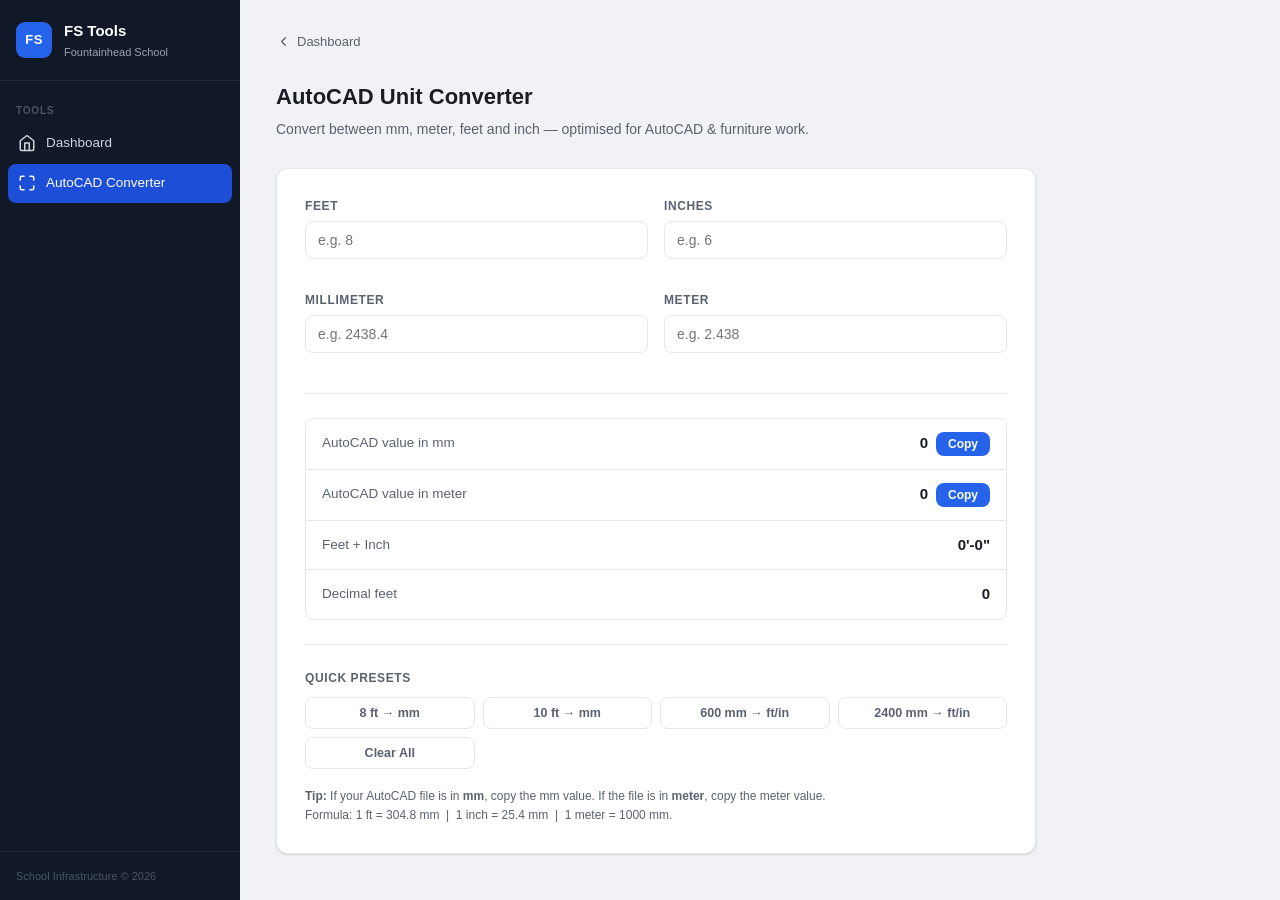
==== tools/autocad-unit-converter.html @ a98a70e7 ". ." ====
<!DOCTYPE html>
<html lang="en">
<head>
  <meta charset="UTF-8" />
  <meta name="viewport" content="width=device-width, initial-scale=1.0" />
  <title>AutoCAD Unit Converter — FS Tools</title>
  <link rel="stylesheet" href="../css/style.css" />
</head>
<body>

  <!-- Sidebar -->
  <aside class="sidebar">
    <div class="sidebar-header">
      <div class="logo-mark">FS</div>
      <div>
        <div class="brand-name">FS Tools</div>
        <div class="brand-sub">Fountainhead School</div>
      </div>
    </div>

    <nav class="sidebar-nav">
      <span class="nav-label">Tools</span>
      <a href="../index.html" class="nav-item">
        <svg viewBox="0 0 24 24"><path d="M3 9l9-7 9 7v11a2 2 0 0 1-2 2H5a2 2 0 0 1-2-2z"/><polyline points="9 22 9 12 15 12 15 22"/></svg>
        Dashboard
      </a>
      <a href="autocad-unit-converter.html" class="nav-item active">
        <svg viewBox="0 0 24 24"><path d="M8 3H5a2 2 0 0 0-2 2v3m18 0V5a2 2 0 0 0-2-2h-3m0 18h3a2 2 0 0 0 2-2v-3M3 16v3a2 2 0 0 0 2 2h3"/></svg>
        AutoCAD Converter
      </a>
    </nav>

    <div class="sidebar-footer">
      School Infrastructure &copy; 2026
    </div>
  </aside>

  <!-- Main -->
  <main class="main">
    <div class="tool-page-header">
      <a href="../index.html">
        <svg viewBox="0 0 24 24"><polyline points="15 18 9 12 15 6"/></svg>
        Dashboard
      </a>
    </div>

    <h1 class="tool-page-title" style="margin-bottom:6px">AutoCAD Unit Converter</h1>
    <p style="color:var(--text-2);margin-bottom:28px">Convert between mm, meter, feet and inch — optimised for AutoCAD &amp; furniture work.</p>

    <div class="tool-card-panel" style="max-width:760px">

      <!-- Inputs -->
      <div class="form-row">
        <div class="form-group">
          <label for="feet">Feet</label>
          <input id="feet" type="number" step="any" placeholder="e.g. 8" />
        </div>
        <div class="form-group">
          <label for="inch">Inches</label>
          <input id="inch" type="number" step="any" placeholder="e.g. 6" />
        </div>
        <div class="form-group">
          <label for="mm">Millimeter</label>
          <input id="mm" type="number" step="any" placeholder="e.g. 2438.4" />
        </div>
        <div class="form-group">
          <label for="meter">Meter</label>
          <input id="meter" type="number" step="any" placeholder="e.g. 2.438" />
        </div>
      </div>

      <hr class="divider" />

      <!-- Results -->
      <div class="result-table">
        <div class="result-row">
          <span class="result-row-label">AutoCAD value in mm</span>
          <span class="result-row-right">
            <span class="result-row-val" id="outMm">0</span>
            <button class="btn copy-btn" onclick="copyText('outMm')">Copy</button>
          </span>
        </div>
        <div class="result-row">
          <span class="result-row-label">AutoCAD value in meter</span>
          <span class="result-row-right">
            <span class="result-row-val" id="outM">0</span>
            <button class="btn copy-btn" onclick="copyText('outM')">Copy</button>
          </span>
        </div>
        <div class="result-row">
          <span class="result-row-label">Feet + Inch</span>
          <span class="result-row-val" id="outFtIn">0'-0"</span>
        </div>
        <div class="result-row" style="border-bottom:none">
          <span class="result-row-label">Decimal feet</span>
          <span class="result-row-val" id="outFt">0</span>
        </div>
      </div>

      <hr class="divider" />

      <!-- Quick buttons -->
      <p style="font-size:12px;font-weight:600;color:var(--text-2);text-transform:uppercase;letter-spacing:.05em;margin-bottom:10px">Quick Presets</p>
      <div class="quick-grid">
        <button class="btn btn-ghost quick-btn" onclick="quickFeet(8)">8 ft → mm</button>
        <button class="btn btn-ghost quick-btn" onclick="quickFeet(10)">10 ft → mm</button>
        <button class="btn btn-ghost quick-btn" onclick="quickMm(600)">600 mm → ft/in</button>
        <button class="btn btn-ghost quick-btn" onclick="quickMm(2400)">2400 mm → ft/in</button>
        <button class="btn btn-ghost quick-btn" onclick="clearAll()">Clear All</button>
      </div>

      <p style="font-size:12px;color:var(--text-2);margin-top:18px;line-height:1.6">
        <strong>Tip:</strong> If your AutoCAD file is in <strong>mm</strong>, copy the mm value. If the file is in <strong>meter</strong>, copy the meter value.<br>
        Formula: 1 ft = 304.8 mm &nbsp;|&nbsp; 1 inch = 25.4 mm &nbsp;|&nbsp; 1 meter = 1000 mm.
      </p>
    </div>
  </main>

  <script src="../js/main.js"></script>
  <script>
    const feetEl  = document.getElementById('feet');
    const inchEl  = document.getElementById('inch');
    const mmEl    = document.getElementById('mm');
    const meterEl = document.getElementById('meter');

    function round(n, d = 3) {
      if (!isFinite(n)) return 0;
      return Number(n.toFixed(d));
    }

    function setOutputs(totalMm) {
      document.getElementById('outMm').textContent  = round(totalMm, 3);
      document.getElementById('outM').textContent   = round(totalMm / 1000, 4);
      const totalInch = totalMm / 25.4;
      const f = Math.floor(totalInch / 12);
      const i = round(totalInch % 12, 3);
      document.getElementById('outFtIn').textContent = `${f}'-${i}"`;
      document.getElementById('outFt').textContent   = round(totalMm / 304.8, 4);
    }

    function updateFromFtIn() {
      const f = parseFloat(feetEl.value)  || 0;
      const i = parseFloat(inchEl.value)  || 0;
      const totalMm = (f * 304.8) + (i * 25.4);
      setOutputs(totalMm);
      mmEl.value    = totalMm ? round(totalMm, 3)        : '';
      meterEl.value = totalMm ? round(totalMm / 1000, 4) : '';
    }

    function updateFromMm() {
      const totalMm = parseFloat(mmEl.value) || 0;
      setOutputs(totalMm);
      meterEl.value = totalMm ? round(totalMm / 1000, 4) : '';
      const totalInch = totalMm / 25.4;
      feetEl.value  = totalMm ? Math.floor(totalInch / 12)  : '';
      inchEl.value  = totalMm ? round(totalInch % 12, 3)    : '';
    }

    function updateFromMeter() {
      const totalMm = (parseFloat(meterEl.value) || 0) * 1000;
      setOutputs(totalMm);
      mmEl.value    = totalMm ? round(totalMm, 3) : '';
      const totalInch = totalMm / 25.4;
      feetEl.value  = totalMm ? Math.floor(totalInch / 12) : '';
      inchEl.value  = totalMm ? round(totalInch % 12, 3)   : '';
    }

    feetEl.addEventListener('input',  updateFromFtIn);
    inchEl.addEventListener('input',  updateFromFtIn);
    mmEl.addEventListener('input',    updateFromMm);
    meterEl.addEventListener('input', updateFromMeter);

    function copyText(id) {
      navigator.clipboard.writeText(document.getElementById(id).textContent);
    }

    function quickFeet(f) { feetEl.value = f; inchEl.value = 0; updateFromFtIn(); }
    function quickMm(v)   { mmEl.value = v; updateFromMm(); }
    function clearAll()   {
      [feetEl, inchEl, mmEl, meterEl].forEach(el => el.value = '');
      setOutputs(0);
    }
  </script>

  <style>
    .result-table {
      border: 1px solid var(--border);
      border-radius: var(--radius-sm);
      overflow: hidden;
    }
    .result-row {
      display: flex;
      justify-content: space-between;
      align-items: center;
      gap: 12px;
      padding: 13px 16px;
      border-bottom: 1px solid var(--border);
    }
    .result-row-label { font-size: 13.5px; color: var(--text-2); }
    .result-row-right { display: flex; align-items: center; gap: 8px; }
    .result-row-val   { font-weight: 700; font-size: 15px; color: var(--text); }
    .copy-btn { padding: 5px 12px; font-size: 12px; }
    .quick-grid {
      display: grid;
      grid-template-columns: repeat(auto-fill, minmax(140px, 1fr));
      gap: 8px;
    }
    .quick-btn { font-size: 12.5px; padding: 8px 10px; }
  </style>
</body>
</html>
---- css/style.css ----
/* ===== Reset & Base ===== */
*, *::before, *::after { box-sizing: border-box; margin: 0; padding: 0; }

:root {
  --bg:         #f0f2f5;
  --surface:    #ffffff;
  --surface2:   #f7f8fa;
  --border:     #e4e7eb;
  --text:       #1a1d23;
  --text-2:     #5a6270;
  --text-3:     #9ba3af;
  --primary:    #2563eb;
  --sidebar-bg: #111827;
  --sidebar-text: #d1d5db;
  --sidebar-active-bg: #1d4ed8;
  --sidebar-active-text: #ffffff;
  --sidebar-hover: #1f2937;
  --radius:     12px;
  --radius-sm:  8px;
  --shadow:     0 1px 3px rgba(0,0,0,.08), 0 1px 2px rgba(0,0,0,.06);
  --shadow-md:  0 4px 12px rgba(0,0,0,.10);
  --sidebar-w:  240px;
}

body {
  font-family: -apple-system, BlinkMacSystemFont, 'Segoe UI', Roboto, sans-serif;
  background: var(--bg);
  color: var(--text);
  display: flex;
  min-height: 100vh;
  font-size: 14px;
  line-height: 1.5;
}

svg {
  width: 18px; height: 18px;
  fill: none; stroke: currentColor;
  stroke-width: 2; stroke-linecap: round; stroke-linejoin: round;
  flex-shrink: 0;
}

/* ===== Sidebar ===== */
.sidebar {
  width: var(--sidebar-w);
  background: var(--sidebar-bg);
  color: var(--sidebar-text);
  display: flex;
  flex-direction: column;
  position: fixed;
  top: 0; left: 0; bottom: 0;
  z-index: 100;
  overflow-y: auto;
}

.sidebar-header {
  display: flex;
  align-items: center;
  gap: 12px;
  padding: 20px 16px;
  border-bottom: 1px solid #1f2937;
}

.logo-mark {
  width: 36px; height: 36px;
  background: var(--primary);
  border-radius: 9px;
  display: flex; align-items: center; justify-content: center;
  font-weight: 800;
  font-size: 13px;
  color: #fff;
  letter-spacing: .5px;
  flex-shrink: 0;
}

.brand-name { font-weight: 700; font-size: 15px; color: #fff; }
.brand-sub  { font-size: 11px; color: var(--text-3); margin-top: 1px; }

.sidebar-nav {
  flex: 1;
  padding: 12px 8px;
  display: flex;
  flex-direction: column;
  gap: 2px;
}

.nav-label {
  font-size: 10px;
  font-weight: 600;
  text-transform: uppercase;
  letter-spacing: .08em;
  color: #4b5563;
  padding: 6px 8px 4px;
  margin-top: 4px;
}

.nav-item {
  display: flex;
  align-items: center;
  gap: 10px;
  padding: 9px 10px;
  border-radius: var(--radius-sm);
  color: var(--sidebar-text);
  text-decoration: none;
  font-size: 13.5px;
  font-weight: 500;
  transition: background .15s, color .15s;
  cursor: pointer;
}
.nav-item:hover { background: var(--sidebar-hover); color: #fff; }
.nav-item.active { background: var(--sidebar-active-bg); color: var(--sidebar-active-text); }
.nav-item.disabled { opacity: .4; cursor: not-allowed; }
.nav-item.disabled:hover { background: transparent; color: var(--sidebar-text); }

.sidebar-footer {
  padding: 16px;
  font-size: 11px;
  color: #4b5563;
  border-top: 1px solid #1f2937;
}

/* ===== Main ===== */
.main {
  margin-left: var(--sidebar-w);
  flex: 1;
  padding: 32px 36px;
  max-width: 1100px;
}

/* ===== Topbar ===== */
.topbar {
  display: flex;
  align-items: flex-start;
  justify-content: space-between;
  margin-bottom: 28px;
}

.page-title { font-size: 24px; font-weight: 700; color: var(--text); }
.page-sub   { color: var(--text-2); margin-top: 2px; }

.topbar-right { display: flex; align-items: center; gap: 10px; padding-top: 4px; }

.badge {
  background: var(--primary);
  color: #fff;
  font-size: 11px;
  font-weight: 600;
  padding: 2px 8px;
  border-radius: 20px;
}

/* ===== Stats Row ===== */
.stats-row {
  display: grid;
  grid-template-columns: repeat(3, 1fr);
  gap: 16px;
  margin-bottom: 32px;
}

.stat-card {
  background: var(--surface);
  border: 1px solid var(--border);
  border-radius: var(--radius);
  padding: 20px 24px;
  box-shadow: var(--shadow);
}

.stat-value {
  font-size: 30px;
  font-weight: 800;
  color: var(--text);
  line-height: 1;
}

.stat-label {
  font-size: 12px;
  color: var(--text-2);
  margin-top: 6px;
  text-transform: uppercase;
  letter-spacing: .05em;
  font-weight: 600;
}

/* ===== Section ===== */
.section-title {
  font-size: 16px;
  font-weight: 700;
  color: var(--text);
  margin-bottom: 14px;
}

/* ===== Tool Cards ===== */
.tools-grid {
  display: grid;
  grid-template-columns: repeat(auto-fill, minmax(300px, 1fr));
  gap: 16px;
}

.tool-card {
  background: var(--surface);
  border: 1px solid var(--border);
  border-radius: var(--radius);
  padding: 20px;
  display: flex;
  align-items: center;
  gap: 16px;
  text-decoration: none;
  color: inherit;
  box-shadow: var(--shadow);
  transition: box-shadow .2s, transform .2s, border-color .2s;
  position: relative;
}

.tool-card:not(.upcoming):hover {
  box-shadow: var(--shadow-md);
  transform: translateY(-2px);
  border-color: #c7d2fe;
}

.tool-card.upcoming { opacity: .75; cursor: default; }

.tool-icon {
  width: 48px; height: 48px;
  border-radius: 12px;
  display: flex; align-items: center; justify-content: center;
  flex-shrink: 0;
}
.tool-icon svg { width: 22px; height: 22px; }

.tool-icon.blue   { background: #eff6ff; color: #2563eb; }
.tool-icon.green  { background: #f0fdf4; color: #16a34a; }
.tool-icon.orange { background: #fff7ed; color: #ea580c; }
.tool-icon.purple { background: #faf5ff; color: #9333ea; }

.tool-info { flex: 1; min-width: 0; }
.tool-name { font-weight: 700; font-size: 14.5px; margin-bottom: 4px; }
.tool-desc { font-size: 12.5px; color: var(--text-2); line-height: 1.5; }

.tool-arrow { color: var(--text-3); flex-shrink: 0; }
.tool-arrow svg { width: 16px; height: 16px; }

.coming-soon-tag {
  font-size: 10px;
  font-weight: 700;
  text-transform: uppercase;
  letter-spacing: .06em;
  background: #f3f4f6;
  color: var(--text-3);
  padding: 3px 8px;
  border-radius: 20px;
  flex-shrink: 0;
}

/* ===== Inner Tool Page ===== */
.tool-page-header {
  display: flex;
  align-items: center;
  gap: 14px;
  margin-bottom: 28px;
}

.tool-page-header a {
  display: flex; align-items: center; gap: 6px;
  color: var(--text-2);
  text-decoration: none;
  font-size: 13px;
  font-weight: 500;
  transition: color .15s;
}
.tool-page-header a:hover { color: var(--primary); }
.tool-page-header a svg { width: 15px; height: 15px; }

.tool-page-title {
  font-size: 22px;
  font-weight: 700;
}

.tool-card-panel {
  background: var(--surface);
  border: 1px solid var(--border);
  border-radius: var(--radius);
  padding: 28px;
  box-shadow: var(--shadow);
  max-width: 640px;
}

/* ===== Form Controls ===== */
label {
  display: block;
  font-size: 12px;
  font-weight: 600;
  color: var(--text-2);
  text-transform: uppercase;
  letter-spacing: .05em;
  margin-bottom: 6px;
}

input[type="number"],
select {
  width: 100%;
  padding: 10px 12px;
  border: 1px solid var(--border);
  border-radius: var(--radius-sm);
  background: var(--surface);
  color: var(--text);
  font-size: 14px;
  outline: none;
  transition: border-color .15s, box-shadow .15s;
  appearance: auto;
}

input[type="number"]:focus,
select:focus {
  border-color: var(--primary);
  box-shadow: 0 0 0 3px rgba(37,99,235,.12);
}

.form-row {
  display: grid;
  grid-template-columns: 1fr 1fr;
  gap: 16px;
  margin-bottom: 20px;
}

.form-group { margin-bottom: 16px; }

.btn {
  background: var(--primary);
  color: #fff;
  border: none;
  padding: 10px 22px;
  border-radius: var(--radius-sm);
  font-size: 14px;
  font-weight: 600;
  cursor: pointer;
  transition: background .15s;
}
.btn:hover { background: #1d4ed8; }
.btn-ghost {
  background: transparent;
  color: var(--text-2);
  border: 1px solid var(--border);
}
.btn-ghost:hover { background: var(--bg); color: var(--text); }

/* ===== Result Box ===== */
.result-box {
  background: #f0f7ff;
  border: 1px solid #bfdbfe;
  border-radius: var(--radius-sm);
  padding: 18px 20px;
  margin-top: 20px;
  display: none;
}
.result-box.show { display: block; }
.result-label { font-size: 11px; font-weight: 600; color: #3b82f6; text-transform: uppercase; letter-spacing: .06em; }
.result-value { font-size: 26px; font-weight: 800; color: var(--text); margin-top: 4px; }
.result-formula { font-size: 12px; color: var(--text-2); margin-top: 6px; }

/* ===== Divider ===== */
.divider {
  border: none;
  border-top: 1px solid var(--border);
  margin: 24px 0;
}

/* ===== Responsive ===== */
@media (max-width: 768px) {
  .sidebar { width: 100%; position: relative; height: auto; }
  .main { margin-left: 0; padding: 20px 16px; }
  body { flex-direction: column; }
  .stats-row { grid-template-columns: 1fr; }
  .form-row { grid-template-columns: 1fr; }
}
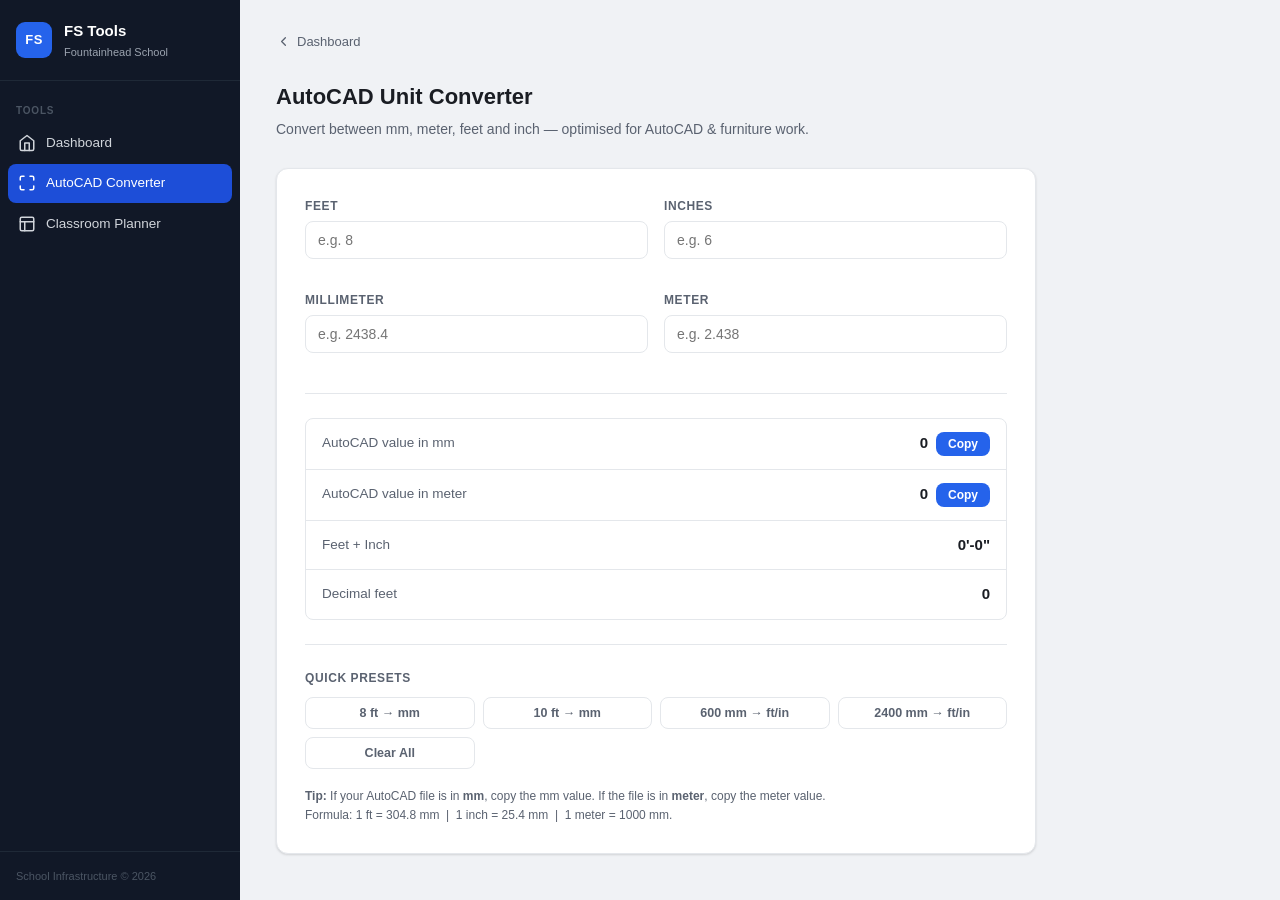
==== commit 8a70530d: ". ." ====
--- a/tools/autocad-unit-converter.html
+++ b/tools/autocad-unit-converter.html
@@ -28,6 +28,10 @@
         <svg viewBox="0 0 24 24"><path d="M8 3H5a2 2 0 0 0-2 2v3m18 0V5a2 2 0 0 0-2-2h-3m0 18h3a2 2 0 0 0 2-2v-3M3 16v3a2 2 0 0 0 2 2h3"/></svg>
         AutoCAD Converter
       </a>
+      <a href="classroom-planner.html" class="nav-item">
+        <svg viewBox="0 0 24 24"><rect x="3" y="3" width="18" height="18" rx="2"/><path d="M3 9h18M9 21V9"/></svg>
+        Classroom Planner
+      </a>
     </nav>
 
     <div class="sidebar-footer">
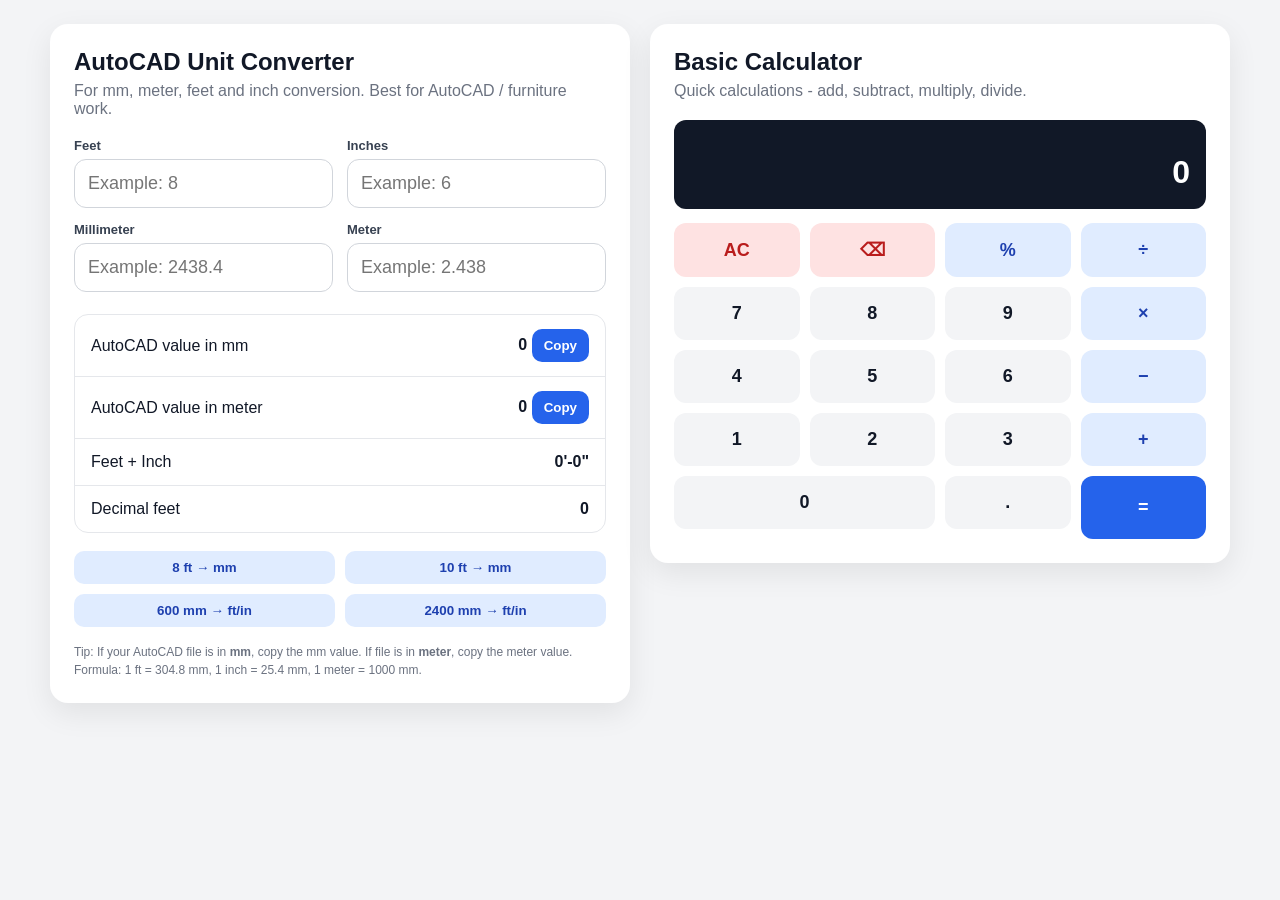
==== commit 67868d3a: ". ." ====
--- a/tools/autocad-unit-converter.html
+++ b/tools/autocad-unit-converter.html
@@ -1,215 +1,465 @@
 <!DOCTYPE html>
 <html lang="en">
 <head>
-  <meta charset="UTF-8" />
-  <meta name="viewport" content="width=device-width, initial-scale=1.0" />
-  <title>AutoCAD Unit Converter — FS Tools</title>
-  <link rel="stylesheet" href="../css/style.css" />
+<meta charset="UTF-8">
+<title>AutoCAD Unit Converter - ft / inch / mm / meter</title>
+<meta name="viewport" content="width=device-width, initial-scale=1.0">
+<style>
+  * { box-sizing: border-box; }
+  body {
+    margin: 0;
+    font-family: Arial, sans-serif;
+    background: #f3f4f6;
+    color: #111827;
+    padding: 24px;
+  }
+  .wrap {
+    max-width: 1180px;
+    margin: auto;
+    display: flex;
+    align-items: flex-start;
+    gap: 20px;
+  }
+  .wrap > .card,
+  .wrap > .calc-card {
+    flex: 1 1 0;
+    min-width: 0;
+    margin: 0;
+  }
+  @media(max-width: 860px) {
+    .wrap { flex-direction: column; }
+  }
+  .card {
+    background: #ffffff;
+    border-radius: 18px;
+    box-shadow: 0 10px 30px rgba(0,0,0,0.08);
+    padding: 24px;
+  }
+  h1 {
+    margin: 0 0 6px;
+    font-size: 24px;
+  }
+  .sub {
+    color: #6b7280;
+    margin-bottom: 20px;
+  }
+  .grid {
+    display: grid;
+    grid-template-columns: repeat(2, minmax(0, 1fr));
+    gap: 14px;
+  }
+  label {
+    font-size: 13px;
+    font-weight: bold;
+    color: #374151;
+    display: block;
+    margin-bottom: 6px;
+  }
+  input {
+    width: 100%;
+    padding: 13px;
+    font-size: 18px;
+    border: 1px solid #d1d5db;
+    border-radius: 12px;
+    outline: none;
+  }
+  input:focus {
+    border-color: #2563eb;
+    box-shadow: 0 0 0 3px rgba(37,99,235,0.15);
+  }
+  .row {
+    display: flex;
+    gap: 10px;
+  }
+  .row > div { flex: 1; }
+  .result {
+    margin-top: 22px;
+    border: 1px solid #e5e7eb;
+    border-radius: 14px;
+    overflow: hidden;
+  }
+  .line {
+    display: flex;
+    justify-content: space-between;
+    gap: 12px;
+    padding: 14px 16px;
+    border-bottom: 1px solid #e5e7eb;
+    align-items: center;
+  }
+  .line:last-child { border-bottom: none; }
+  .value {
+    font-weight: bold;
+    text-align: right;
+    word-break: break-word;
+  }
+  button {
+    background: #2563eb;
+    color: white;
+    border: none;
+    border-radius: 10px;
+    padding: 9px 12px;
+    cursor: pointer;
+    font-weight: bold;
+  }
+  button:hover { background: #1d4ed8; }
+  .small {
+    font-size: 12px;
+    color: #6b7280;
+    margin-top: 16px;
+    line-height: 1.5;
+  }
+  .quick {
+    margin-top: 18px;
+    display: grid;
+    grid-template-columns: repeat(2, minmax(0,1fr));
+    gap: 10px;
+  }
+  .quick button {
+    background: #e0ecff;
+    color: #1e40af;
+  }
+  @media(max-width: 620px) {
+    .grid, .quick { grid-template-columns: 1fr; }
+  }
+
+  .calc-card {
+    background: #ffffff;
+    border-radius: 18px;
+    box-shadow: 0 10px 30px rgba(0,0,0,0.08);
+    padding: 24px;
+  }
+  .calc-screen {
+    background: #111827;
+    color: #ffffff;
+    border-radius: 12px;
+    padding: 18px 16px;
+    margin-bottom: 14px;
+    text-align: right;
+  }
+  .calc-expr {
+    font-size: 13px;
+    color: #9ca3af;
+    min-height: 16px;
+    word-break: break-all;
+  }
+  .calc-current {
+    font-size: 32px;
+    font-weight: bold;
+    word-break: break-all;
+  }
+  .calc-grid {
+    display: grid;
+    grid-template-columns: repeat(4, minmax(0,1fr));
+    gap: 10px;
+  }
+  .calc-grid button {
+    background: #f3f4f6;
+    color: #111827;
+    font-size: 18px;
+    padding: 16px 0;
+    border-radius: 12px;
+  }
+  .calc-grid button:hover { background: #e5e7eb; }
+  .calc-grid button.op {
+    background: #e0ecff;
+    color: #1e40af;
+  }
+  .calc-grid button.op:hover { background: #c7dcff; }
+  .calc-grid button.equals {
+    background: #2563eb;
+    color: #ffffff;
+    grid-row: span 2;
+  }
+  .calc-grid button.equals:hover { background: #1d4ed8; }
+  .calc-grid button.clear {
+    background: #fee2e2;
+    color: #b91c1c;
+  }
+  .calc-grid button.clear:hover { background: #fecaca; }
+  .calc-grid button.zero { grid-column: span 2; }
+</style>
 </head>
 <body>
-
-  <!-- Sidebar -->
-  <aside class="sidebar">
-    <div class="sidebar-header">
-      <div class="logo-mark">FS</div>
-      <div>
-        <div class="brand-name">FS Tools</div>
-        <div class="brand-sub">Fountainhead School</div>
-      </div>
-    </div>
-
-    <nav class="sidebar-nav">
-      <span class="nav-label">Tools</span>
-      <a href="../index.html" class="nav-item">
-        <svg viewBox="0 0 24 24"><path d="M3 9l9-7 9 7v11a2 2 0 0 1-2 2H5a2 2 0 0 1-2-2z"/><polyline points="9 22 9 12 15 12 15 22"/></svg>
-        Dashboard
-      </a>
-      <a href="autocad-unit-converter.html" class="nav-item active">
-        <svg viewBox="0 0 24 24"><path d="M8 3H5a2 2 0 0 0-2 2v3m18 0V5a2 2 0 0 0-2-2h-3m0 18h3a2 2 0 0 0 2-2v-3M3 16v3a2 2 0 0 0 2 2h3"/></svg>
-        AutoCAD Converter
-      </a>
-      <a href="classroom-planner.html" class="nav-item">
-        <svg viewBox="0 0 24 24"><rect x="3" y="3" width="18" height="18" rx="2"/><path d="M3 9h18M9 21V9"/></svg>
-        Classroom Planner
-      </a>
-    </nav>
-
-    <div class="sidebar-footer">
-      School Infrastructure &copy; 2026
-    </div>
-  </aside>
-
-  <!-- Main -->
-  <main class="main">
-    <div class="tool-page-header">
-      <a href="../index.html">
-        <svg viewBox="0 0 24 24"><polyline points="15 18 9 12 15 6"/></svg>
-        Dashboard
-      </a>
-    </div>
-
-    <h1 class="tool-page-title" style="margin-bottom:6px">AutoCAD Unit Converter</h1>
-    <p style="color:var(--text-2);margin-bottom:28px">Convert between mm, meter, feet and inch — optimised for AutoCAD &amp; furniture work.</p>
-
-    <div class="tool-card-panel" style="max-width:760px">
-
-      <!-- Inputs -->
-      <div class="form-row">
-        <div class="form-group">
-          <label for="feet">Feet</label>
-          <input id="feet" type="number" step="any" placeholder="e.g. 8" />
-        </div>
-        <div class="form-group">
-          <label for="inch">Inches</label>
-          <input id="inch" type="number" step="any" placeholder="e.g. 6" />
-        </div>
-        <div class="form-group">
-          <label for="mm">Millimeter</label>
-          <input id="mm" type="number" step="any" placeholder="e.g. 2438.4" />
-        </div>
-        <div class="form-group">
-          <label for="meter">Meter</label>
-          <input id="meter" type="number" step="any" placeholder="e.g. 2.438" />
-        </div>
-      </div>
-
-      <hr class="divider" />
-
-      <!-- Results -->
-      <div class="result-table">
-        <div class="result-row">
-          <span class="result-row-label">AutoCAD value in mm</span>
-          <span class="result-row-right">
-            <span class="result-row-val" id="outMm">0</span>
-            <button class="btn copy-btn" onclick="copyText('outMm')">Copy</button>
-          </span>
-        </div>
-        <div class="result-row">
-          <span class="result-row-label">AutoCAD value in meter</span>
-          <span class="result-row-right">
-            <span class="result-row-val" id="outM">0</span>
-            <button class="btn copy-btn" onclick="copyText('outM')">Copy</button>
-          </span>
-        </div>
-        <div class="result-row">
-          <span class="result-row-label">Feet + Inch</span>
-          <span class="result-row-val" id="outFtIn">0'-0"</span>
-        </div>
-        <div class="result-row" style="border-bottom:none">
-          <span class="result-row-label">Decimal feet</span>
-          <span class="result-row-val" id="outFt">0</span>
-        </div>
-      </div>
-
-      <hr class="divider" />
-
-      <!-- Quick buttons -->
-      <p style="font-size:12px;font-weight:600;color:var(--text-2);text-transform:uppercase;letter-spacing:.05em;margin-bottom:10px">Quick Presets</p>
-      <div class="quick-grid">
-        <button class="btn btn-ghost quick-btn" onclick="quickFeet(8)">8 ft → mm</button>
-        <button class="btn btn-ghost quick-btn" onclick="quickFeet(10)">10 ft → mm</button>
-        <button class="btn btn-ghost quick-btn" onclick="quickMm(600)">600 mm → ft/in</button>
-        <button class="btn btn-ghost quick-btn" onclick="quickMm(2400)">2400 mm → ft/in</button>
-        <button class="btn btn-ghost quick-btn" onclick="clearAll()">Clear All</button>
-      </div>
-
-      <p style="font-size:12px;color:var(--text-2);margin-top:18px;line-height:1.6">
-        <strong>Tip:</strong> If your AutoCAD file is in <strong>mm</strong>, copy the mm value. If the file is in <strong>meter</strong>, copy the meter value.<br>
-        Formula: 1 ft = 304.8 mm &nbsp;|&nbsp; 1 inch = 25.4 mm &nbsp;|&nbsp; 1 meter = 1000 mm.
-      </p>
-    </div>
-  </main>
-
-  <script src="../js/main.js"></script>
-  <script>
-    const feetEl  = document.getElementById('feet');
-    const inchEl  = document.getElementById('inch');
-    const mmEl    = document.getElementById('mm');
-    const meterEl = document.getElementById('meter');
-
-    function round(n, d = 3) {
-      if (!isFinite(n)) return 0;
-      return Number(n.toFixed(d));
-    }
-
-    function setOutputs(totalMm) {
-      document.getElementById('outMm').textContent  = round(totalMm, 3);
-      document.getElementById('outM').textContent   = round(totalMm / 1000, 4);
-      const totalInch = totalMm / 25.4;
-      const f = Math.floor(totalInch / 12);
-      const i = round(totalInch % 12, 3);
-      document.getElementById('outFtIn').textContent = `${f}'-${i}"`;
-      document.getElementById('outFt').textContent   = round(totalMm / 304.8, 4);
-    }
-
-    function updateFromFtIn() {
-      const f = parseFloat(feetEl.value)  || 0;
-      const i = parseFloat(inchEl.value)  || 0;
-      const totalMm = (f * 304.8) + (i * 25.4);
-      setOutputs(totalMm);
-      mmEl.value    = totalMm ? round(totalMm, 3)        : '';
-      meterEl.value = totalMm ? round(totalMm / 1000, 4) : '';
-    }
-
-    function updateFromMm() {
-      const totalMm = parseFloat(mmEl.value) || 0;
-      setOutputs(totalMm);
-      meterEl.value = totalMm ? round(totalMm / 1000, 4) : '';
-      const totalInch = totalMm / 25.4;
-      feetEl.value  = totalMm ? Math.floor(totalInch / 12)  : '';
-      inchEl.value  = totalMm ? round(totalInch % 12, 3)    : '';
-    }
-
-    function updateFromMeter() {
-      const totalMm = (parseFloat(meterEl.value) || 0) * 1000;
-      setOutputs(totalMm);
-      mmEl.value    = totalMm ? round(totalMm, 3) : '';
-      const totalInch = totalMm / 25.4;
-      feetEl.value  = totalMm ? Math.floor(totalInch / 12) : '';
-      inchEl.value  = totalMm ? round(totalInch % 12, 3)   : '';
-    }
-
-    feetEl.addEventListener('input',  updateFromFtIn);
-    inchEl.addEventListener('input',  updateFromFtIn);
-    mmEl.addEventListener('input',    updateFromMm);
-    meterEl.addEventListener('input', updateFromMeter);
-
-    function copyText(id) {
-      navigator.clipboard.writeText(document.getElementById(id).textContent);
-    }
-
-    function quickFeet(f) { feetEl.value = f; inchEl.value = 0; updateFromFtIn(); }
-    function quickMm(v)   { mmEl.value = v; updateFromMm(); }
-    function clearAll()   {
-      [feetEl, inchEl, mmEl, meterEl].forEach(el => el.value = '');
-      setOutputs(0);
-    }
-  </script>
-
-  <style>
-    .result-table {
-      border: 1px solid var(--border);
-      border-radius: var(--radius-sm);
-      overflow: hidden;
-    }
-    .result-row {
-      display: flex;
-      justify-content: space-between;
-      align-items: center;
-      gap: 12px;
-      padding: 13px 16px;
-      border-bottom: 1px solid var(--border);
-    }
-    .result-row-label { font-size: 13.5px; color: var(--text-2); }
-    .result-row-right { display: flex; align-items: center; gap: 8px; }
-    .result-row-val   { font-weight: 700; font-size: 15px; color: var(--text); }
-    .copy-btn { padding: 5px 12px; font-size: 12px; }
-    .quick-grid {
-      display: grid;
-      grid-template-columns: repeat(auto-fill, minmax(140px, 1fr));
-      gap: 8px;
-    }
-    .quick-btn { font-size: 12.5px; padding: 8px 10px; }
-  </style>
+<div class="wrap">
+<div class="card">
+  <h1>AutoCAD Unit Converter</h1>
+  <div class="sub">For mm, meter, feet and inch conversion. Best for AutoCAD / furniture work.</div>
+
+  <div class="grid">
+    <div>
+      <label>Feet</label>
+      <input id="feet" type="number" step="any" placeholder="Example: 8">
+    </div>
+    <div>
+      <label>Inches</label>
+      <input id="inch" type="number" step="any" placeholder="Example: 6">
+    </div>
+    <div>
+      <label>Millimeter</label>
+      <input id="mm" type="number" step="any" placeholder="Example: 2438.4">
+    </div>
+    <div>
+      <label>Meter</label>
+      <input id="meter" type="number" step="any" placeholder="Example: 2.438">
+    </div>
+  </div>
+
+  <div class="result">
+    <div class="line">
+      <span>AutoCAD value in mm</span>
+      <span><span class="value" id="outMm">0</span> <button onclick="copyText('outMm')">Copy</button></span>
+    </div>
+    <div class="line">
+      <span>AutoCAD value in meter</span>
+      <span><span class="value" id="outM">0</span> <button onclick="copyText('outM')">Copy</button></span>
+    </div>
+    <div class="line">
+      <span>Feet + Inch</span>
+      <span class="value" id="outFtIn">0'-0&quot;</span>
+    </div>
+    <div class="line">
+      <span>Decimal feet</span>
+      <span class="value" id="outFt">0</span>
+    </div>
+  </div>
+
+  <div class="quick">
+    <button onclick="quickFeet(8)">8 ft → mm</button>
+    <button onclick="quickFeet(10)">10 ft → mm</button>
+    <button onclick="quickMm(600)">600 mm → ft/in</button>
+    <button onclick="quickMm(2400)">2400 mm → ft/in</button>
+  </div>
+
+  <div class="small">
+    Tip: If your AutoCAD file is in <b>mm</b>, copy the mm value. If file is in <b>meter</b>, copy the meter value.<br>
+    Formula: 1 ft = 304.8 mm, 1 inch = 25.4 mm, 1 meter = 1000 mm.
+  </div>
+</div>
+
+<div class="calc-card">
+  <h1>Basic Calculator</h1>
+  <div class="sub">Quick calculations - add, subtract, multiply, divide.</div>
+
+  <div class="calc-screen">
+    <div class="calc-expr" id="calcExpr">&nbsp;</div>
+    <div class="calc-current" id="calcCurrent">0</div>
+  </div>
+
+  <div class="calc-grid">
+    <button class="clear" onclick="calcClear()">AC</button>
+    <button class="clear" onclick="calcBackspace()">⌫</button>
+    <button class="op" onclick="calcPercent()">%</button>
+    <button class="op" onclick="calcOperator('÷')">÷</button>
+
+    <button onclick="calcDigit('7')">7</button>
+    <button onclick="calcDigit('8')">8</button>
+    <button onclick="calcDigit('9')">9</button>
+    <button class="op" onclick="calcOperator('×')">×</button>
+
+    <button onclick="calcDigit('4')">4</button>
+    <button onclick="calcDigit('5')">5</button>
+    <button onclick="calcDigit('6')">6</button>
+    <button class="op" onclick="calcOperator('-')">−</button>
+
+    <button onclick="calcDigit('1')">1</button>
+    <button onclick="calcDigit('2')">2</button>
+    <button onclick="calcDigit('3')">3</button>
+    <button class="op" onclick="calcOperator('+')">+</button>
+
+    <button class="zero" onclick="calcDigit('0')">0</button>
+    <button onclick="calcDecimal()">.</button>
+    <button class="equals" onclick="calcEquals()">=</button>
+  </div>
+</div>
+</div>
+
+<script>
+const feet = document.getElementById('feet');
+const inch = document.getElementById('inch');
+const mm = document.getElementById('mm');
+const meter = document.getElementById('meter');
+const outMm = document.getElementById('outMm');
+const outM = document.getElementById('outM');
+const outFtIn = document.getElementById('outFtIn');
+const outFt = document.getElementById('outFt');
+
+let active = '';
+
+function round(n, d=3) {
+  if (!isFinite(n)) return 0;
+  return Number(n.toFixed(d));
+}
+
+function updateFromFtIn() {
+  const f = parseFloat(feet.value) || 0;
+  const i = parseFloat(inch.value) || 0;
+  const totalMm = (f * 304.8) + (i * 25.4);
+  setOutputs(totalMm);
+  mm.value = totalMm ? round(totalMm, 3) : '';
+  meter.value = totalMm ? round(totalMm / 1000, 4) : '';
+}
+
+function updateFromMm() {
+  const totalMm = parseFloat(mm.value) || 0;
+  setOutputs(totalMm);
+  meter.value = totalMm ? round(totalMm / 1000, 4) : '';
+  const totalInch = totalMm / 25.4;
+  feet.value = totalMm ? Math.floor(totalInch / 12) : '';
+  inch.value = totalMm ? round(totalInch % 12, 3) : '';
+}
+
+function updateFromMeter() {
+  const totalMm = (parseFloat(meter.value) || 0) * 1000;
+  setOutputs(totalMm);
+  mm.value = totalMm ? round(totalMm, 3) : '';
+  const totalInch = totalMm / 25.4;
+  feet.value = totalMm ? Math.floor(totalInch / 12) : '';
+  inch.value = totalMm ? round(totalInch % 12, 3) : '';
+}
+
+function setOutputs(totalMm) {
+  outMm.textContent = round(totalMm, 3);
+  outM.textContent = round(totalMm / 1000, 4);
+  const totalInch = totalMm / 25.4;
+  const f = Math.floor(totalInch / 12);
+  const i = round(totalInch % 12, 3);
+  outFtIn.textContent = `${f}'-${i}"`;
+  outFt.textContent = round(totalMm / 304.8, 4);
+}
+
+feet.addEventListener('input', updateFromFtIn);
+inch.addEventListener('input', updateFromFtIn);
+mm.addEventListener('input', updateFromMm);
+meter.addEventListener('input', updateFromMeter);
+
+function copyText(id) {
+  navigator.clipboard.writeText(document.getElementById(id).textContent);
+}
+
+function quickFeet(f) {
+  feet.value = f;
+  inch.value = 0;
+  updateFromFtIn();
+}
+function quickMm(v) {
+  mm.value = v;
+  updateFromMm();
+}
+
+// ---- Basic Calculator ----
+const calcExpr = document.getElementById('calcExpr');
+const calcCurrent = document.getElementById('calcCurrent');
+
+let calcState = {
+  first: null,      // stored first operand
+  operator: null,    // pending operator
+  current: '0',      // current display value being typed
+  justEvaluated: false
+};
+
+function calcRender() {
+  calcCurrent.textContent = calcState.current;
+  calcExpr.textContent = calcState.first !== null
+    ? `${formatNum(calcState.first)} ${calcState.operator || ''}`
+    : '\u00A0';
+}
+
+function formatNum(n) {
+  if (!isFinite(n)) return '0';
+  const rounded = Math.round(n * 1e10) / 1e10;
+  return rounded.toString();
+}
+
+function calcDigit(d) {
+  if (calcState.justEvaluated) {
+    calcState.current = d;
+    calcState.justEvaluated = false;
+  } else if (calcState.current === '0') {
+    calcState.current = d;
+  } else {
+    calcState.current += d;
+  }
+  calcRender();
+}
+
+function calcDecimal() {
+  if (calcState.justEvaluated) {
+    calcState.current = '0.';
+    calcState.justEvaluated = false;
+  } else if (!calcState.current.includes('.')) {
+    calcState.current += '.';
+  }
+  calcRender();
+}
+
+function calcOperator(op) {
+  const val = parseFloat(calcState.current);
+  if (calcState.first !== null && calcState.operator && !calcState.justEvaluated) {
+    calcState.first = calcCompute(calcState.first, val, calcState.operator);
+  } else {
+    calcState.first = val;
+  }
+  calcState.operator = op;
+  calcState.current = '0';
+  calcState.justEvaluated = false;
+  calcRender();
+}
+
+function calcCompute(a, b, op) {
+  switch (op) {
+    case '+': return a + b;
+    case '-': return a - b;
+    case '×': return a * b;
+    case '÷': return b === 0 ? 0 : a / b;
+    default: return b;
+  }
+}
+
+function calcEquals() {
+  if (calcState.operator === null) return;
+  const val = parseFloat(calcState.current);
+  const result = calcCompute(calcState.first, val, calcState.operator);
+  calcState.current = formatNum(result);
+  calcState.first = null;
+  calcState.operator = null;
+  calcState.justEvaluated = true;
+  calcRender();
+}
+
+function calcPercent() {
+  const val = parseFloat(calcState.current) || 0;
+  calcState.current = formatNum(val / 100);
+  calcRender();
+}
+
+function calcBackspace() {
+  if (calcState.justEvaluated) {
+    calcClear();
+    return;
+  }
+  calcState.current = calcState.current.length > 1
+    ? calcState.current.slice(0, -1)
+    : '0';
+  calcRender();
+}
+
+function calcClear() {
+  calcState = { first: null, operator: null, current: '0', justEvaluated: false };
+  calcRender();
+}
+
+document.addEventListener('keydown', (e) => {
+  if (e.target.tagName === 'INPUT') return; // don't hijack the converter fields
+  if (/^[0-9]$/.test(e.key)) calcDigit(e.key);
+  else if (e.key === '.') calcDecimal();
+  else if (e.key === '+') calcOperator('+');
+  else if (e.key === '-') calcOperator('-');
+  else if (e.key === '*') calcOperator('×');
+  else if (e.key === '/') { e.preventDefault(); calcOperator('÷'); }
+  else if (e.key === 'Enter' || e.key === '=') calcEquals();
+  else if (e.key === 'Backspace') calcBackspace();
+  else if (e.key === 'Escape') calcClear();
+});
+</script>
 </body>
 </html>
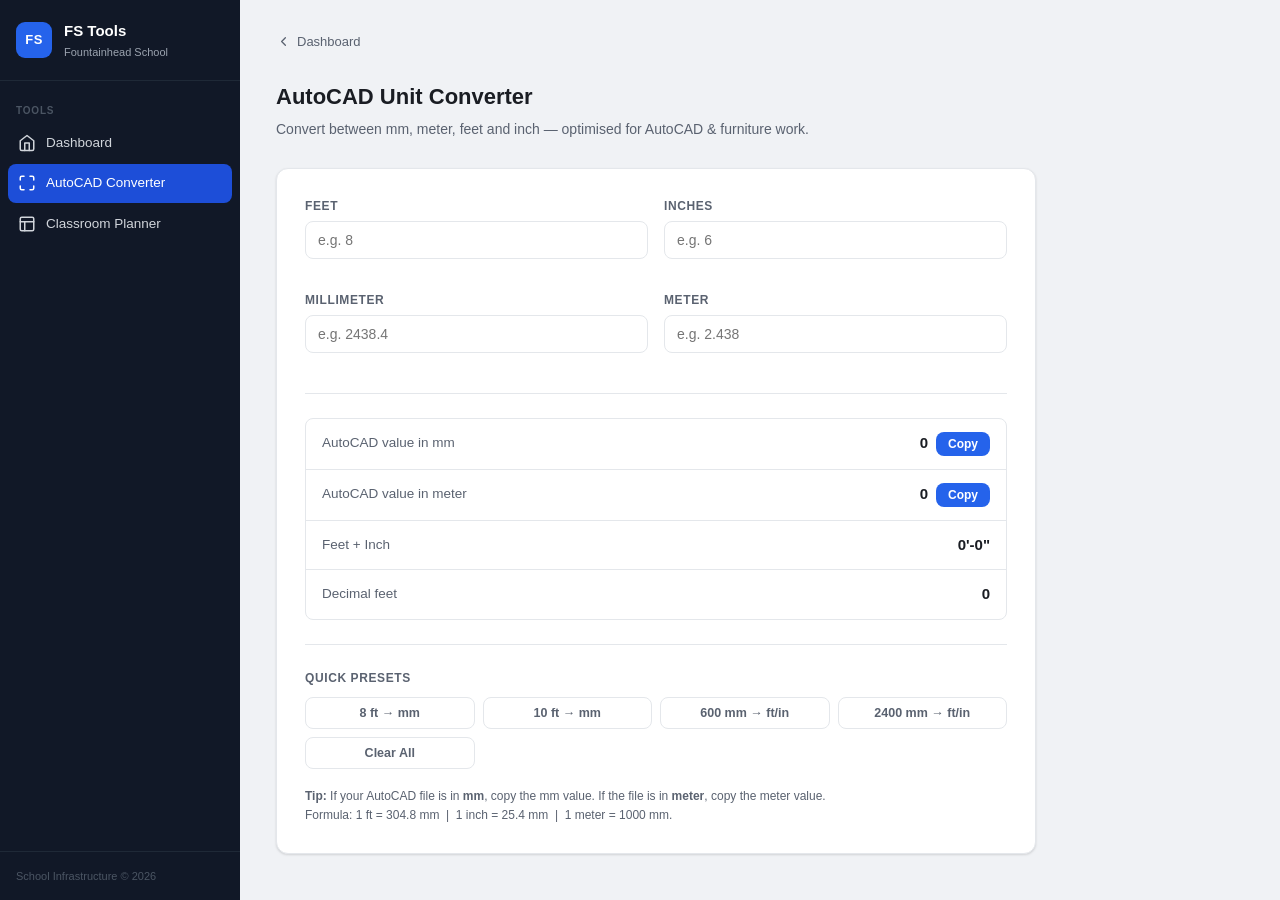
==== commit 8bf271d6: ". ." ====
--- a/tools/autocad-unit-converter.html
+++ b/tools/autocad-unit-converter.html
@@ -1,465 +1,225 @@
 <!DOCTYPE html>
 <html lang="en">
 <head>
-<meta charset="UTF-8">
-<title>AutoCAD Unit Converter - ft / inch / mm / meter</title>
-<meta name="viewport" content="width=device-width, initial-scale=1.0">
-<style>
-  * { box-sizing: border-box; }
-  body {
-    margin: 0;
-    font-family: Arial, sans-serif;
-    background: #f3f4f6;
-    color: #111827;
-    padding: 24px;
-  }
-  .wrap {
-    max-width: 1180px;
-    margin: auto;
-    display: flex;
-    align-items: flex-start;
-    gap: 20px;
-  }
-  .wrap > .card,
-  .wrap > .calc-card {
-    flex: 1 1 0;
-    min-width: 0;
-    margin: 0;
-  }
-  @media(max-width: 860px) {
-    .wrap { flex-direction: column; }
-  }
-  .card {
-    background: #ffffff;
-    border-radius: 18px;
-    box-shadow: 0 10px 30px rgba(0,0,0,0.08);
-    padding: 24px;
-  }
-  h1 {
-    margin: 0 0 6px;
-    font-size: 24px;
-  }
-  .sub {
-    color: #6b7280;
-    margin-bottom: 20px;
-  }
-  .grid {
-    display: grid;
-    grid-template-columns: repeat(2, minmax(0, 1fr));
-    gap: 14px;
-  }
-  label {
-    font-size: 13px;
-    font-weight: bold;
-    color: #374151;
-    display: block;
-    margin-bottom: 6px;
-  }
-  input {
-    width: 100%;
-    padding: 13px;
-    font-size: 18px;
-    border: 1px solid #d1d5db;
-    border-radius: 12px;
-    outline: none;
-  }
-  input:focus {
-    border-color: #2563eb;
-    box-shadow: 0 0 0 3px rgba(37,99,235,0.15);
-  }
-  .row {
-    display: flex;
-    gap: 10px;
-  }
-  .row > div { flex: 1; }
-  .result {
-    margin-top: 22px;
-    border: 1px solid #e5e7eb;
-    border-radius: 14px;
-    overflow: hidden;
-  }
-  .line {
-    display: flex;
-    justify-content: space-between;
-    gap: 12px;
-    padding: 14px 16px;
-    border-bottom: 1px solid #e5e7eb;
-    align-items: center;
-  }
-  .line:last-child { border-bottom: none; }
-  .value {
-    font-weight: bold;
-    text-align: right;
-    word-break: break-word;
-  }
-  button {
-    background: #2563eb;
-    color: white;
-    border: none;
-    border-radius: 10px;
-    padding: 9px 12px;
-    cursor: pointer;
-    font-weight: bold;
-  }
-  button:hover { background: #1d4ed8; }
-  .small {
-    font-size: 12px;
-    color: #6b7280;
-    margin-top: 16px;
-    line-height: 1.5;
-  }
-  .quick {
-    margin-top: 18px;
-    display: grid;
-    grid-template-columns: repeat(2, minmax(0,1fr));
-    gap: 10px;
-  }
-  .quick button {
-    background: #e0ecff;
-    color: #1e40af;
-  }
-  @media(max-width: 620px) {
-    .grid, .quick { grid-template-columns: 1fr; }
-  }
-
-  .calc-card {
-    background: #ffffff;
-    border-radius: 18px;
-    box-shadow: 0 10px 30px rgba(0,0,0,0.08);
-    padding: 24px;
-  }
-  .calc-screen {
-    background: #111827;
-    color: #ffffff;
-    border-radius: 12px;
-    padding: 18px 16px;
-    margin-bottom: 14px;
-    text-align: right;
-  }
-  .calc-expr {
-    font-size: 13px;
-    color: #9ca3af;
-    min-height: 16px;
-    word-break: break-all;
-  }
-  .calc-current {
-    font-size: 32px;
-    font-weight: bold;
-    word-break: break-all;
-  }
-  .calc-grid {
-    display: grid;
-    grid-template-columns: repeat(4, minmax(0,1fr));
-    gap: 10px;
-  }
-  .calc-grid button {
-    background: #f3f4f6;
-    color: #111827;
-    font-size: 18px;
-    padding: 16px 0;
-    border-radius: 12px;
-  }
-  .calc-grid button:hover { background: #e5e7eb; }
-  .calc-grid button.op {
-    background: #e0ecff;
-    color: #1e40af;
-  }
-  .calc-grid button.op:hover { background: #c7dcff; }
-  .calc-grid button.equals {
-    background: #2563eb;
-    color: #ffffff;
-    grid-row: span 2;
-  }
-  .calc-grid button.equals:hover { background: #1d4ed8; }
-  .calc-grid button.clear {
-    background: #fee2e2;
-    color: #b91c1c;
-  }
-  .calc-grid button.clear:hover { background: #fecaca; }
-  .calc-grid button.zero { grid-column: span 2; }
-</style>
+  <meta charset="UTF-8" />
+  <meta name="viewport" content="width=device-width, initial-scale=1.0" />
+  <title>AutoCAD Unit Converter — FS Tools</title>
+  <link rel="stylesheet" href="../css/style.css" />
 </head>
 <body>
-<div class="wrap">
-<div class="card">
-  <h1>AutoCAD Unit Converter</h1>
-  <div class="sub">For mm, meter, feet and inch conversion. Best for AutoCAD / furniture work.</div>
-
-  <div class="grid">
-    <div>
-      <label>Feet</label>
-      <input id="feet" type="number" step="any" placeholder="Example: 8">
-    </div>
-    <div>
-      <label>Inches</label>
-      <input id="inch" type="number" step="any" placeholder="Example: 6">
-    </div>
-    <div>
-      <label>Millimeter</label>
-      <input id="mm" type="number" step="any" placeholder="Example: 2438.4">
-    </div>
-    <div>
-      <label>Meter</label>
-      <input id="meter" type="number" step="any" placeholder="Example: 2.438">
-    </div>
+
+  <!-- Sidebar -->
+  <aside class="sidebar">
+    <div class="sidebar-header">
+      <div class="logo-mark">FS</div>
+      <div>
+        <div class="brand-name">FS Tools</div>
+        <div class="brand-sub">Fountainhead School</div>
+      </div>
+    </div>
+
+    <nav class="sidebar-nav">
+      <span class="nav-label">Tools</span>
+      <a href="../index.html" class="nav-item">
+        <svg viewBox="0 0 24 24"><path d="M3 9l9-7 9 7v11a2 2 0 0 1-2 2H5a2 2 0 0 1-2-2z"/><polyline points="9 22 9 12 15 12 15 22"/></svg>
+        Dashboard
+      </a>
+      <a href="autocad-unit-converter.html" class="nav-item active">
+        <svg viewBox="0 0 24 24"><path d="M8 3H5a2 2 0 0 0-2 2v3m18 0V5a2 2 0 0 0-2-2h-3m0 18h3a2 2 0 0 0 2-2v-3M3 16v3a2 2 0 0 0 2 2h3"/></svg>
+        AutoCAD Converter
+      </a>
+      <a href="classroom-planner.html" class="nav-item">
+        <svg viewBox="0 0 24 24"><rect x="3" y="3" width="18" height="18" rx="2"/><path d="M3 9h18M9 21V9"/></svg>
+        Classroom Planner
+      </a>
+    </nav>
+
+    <div class="sidebar-footer">
+      School Infrastructure &copy; 2026
+    </div>
+  </aside>
+
+  <div class="sidebar-overlay" onclick="toggleSidebar()"></div>
+
+  <!-- Mobile top bar -->
+  <div class="mobile-bar">
+    <div class="mobile-bar-logo">FS<span>Tools</span></div>
+    <button class="hamburger" onclick="toggleSidebar()" aria-label="Open menu">
+      <svg viewBox="0 0 24 24"><line x1="3" y1="6" x2="21" y2="6"/><line x1="3" y1="12" x2="21" y2="12"/><line x1="3" y1="18" x2="21" y2="18"/></svg>
+    </button>
   </div>
 
-  <div class="result">
-    <div class="line">
-      <span>AutoCAD value in mm</span>
-      <span><span class="value" id="outMm">0</span> <button onclick="copyText('outMm')">Copy</button></span>
-    </div>
-    <div class="line">
-      <span>AutoCAD value in meter</span>
-      <span><span class="value" id="outM">0</span> <button onclick="copyText('outM')">Copy</button></span>
-    </div>
-    <div class="line">
-      <span>Feet + Inch</span>
-      <span class="value" id="outFtIn">0'-0&quot;</span>
-    </div>
-    <div class="line">
-      <span>Decimal feet</span>
-      <span class="value" id="outFt">0</span>
-    </div>
-  </div>
-
-  <div class="quick">
-    <button onclick="quickFeet(8)">8 ft → mm</button>
-    <button onclick="quickFeet(10)">10 ft → mm</button>
-    <button onclick="quickMm(600)">600 mm → ft/in</button>
-    <button onclick="quickMm(2400)">2400 mm → ft/in</button>
-  </div>
-
-  <div class="small">
-    Tip: If your AutoCAD file is in <b>mm</b>, copy the mm value. If file is in <b>meter</b>, copy the meter value.<br>
-    Formula: 1 ft = 304.8 mm, 1 inch = 25.4 mm, 1 meter = 1000 mm.
-  </div>
-</div>
-
-<div class="calc-card">
-  <h1>Basic Calculator</h1>
-  <div class="sub">Quick calculations - add, subtract, multiply, divide.</div>
-
-  <div class="calc-screen">
-    <div class="calc-expr" id="calcExpr">&nbsp;</div>
-    <div class="calc-current" id="calcCurrent">0</div>
-  </div>
-
-  <div class="calc-grid">
-    <button class="clear" onclick="calcClear()">AC</button>
-    <button class="clear" onclick="calcBackspace()">⌫</button>
-    <button class="op" onclick="calcPercent()">%</button>
-    <button class="op" onclick="calcOperator('÷')">÷</button>
-
-    <button onclick="calcDigit('7')">7</button>
-    <button onclick="calcDigit('8')">8</button>
-    <button onclick="calcDigit('9')">9</button>
-    <button class="op" onclick="calcOperator('×')">×</button>
-
-    <button onclick="calcDigit('4')">4</button>
-    <button onclick="calcDigit('5')">5</button>
-    <button onclick="calcDigit('6')">6</button>
-    <button class="op" onclick="calcOperator('-')">−</button>
-
-    <button onclick="calcDigit('1')">1</button>
-    <button onclick="calcDigit('2')">2</button>
-    <button onclick="calcDigit('3')">3</button>
-    <button class="op" onclick="calcOperator('+')">+</button>
-
-    <button class="zero" onclick="calcDigit('0')">0</button>
-    <button onclick="calcDecimal()">.</button>
-    <button class="equals" onclick="calcEquals()">=</button>
-  </div>
-</div>
-</div>
-
-<script>
-const feet = document.getElementById('feet');
-const inch = document.getElementById('inch');
-const mm = document.getElementById('mm');
-const meter = document.getElementById('meter');
-const outMm = document.getElementById('outMm');
-const outM = document.getElementById('outM');
-const outFtIn = document.getElementById('outFtIn');
-const outFt = document.getElementById('outFt');
-
-let active = '';
-
-function round(n, d=3) {
-  if (!isFinite(n)) return 0;
-  return Number(n.toFixed(d));
-}
-
-function updateFromFtIn() {
-  const f = parseFloat(feet.value) || 0;
-  const i = parseFloat(inch.value) || 0;
-  const totalMm = (f * 304.8) + (i * 25.4);
-  setOutputs(totalMm);
-  mm.value = totalMm ? round(totalMm, 3) : '';
-  meter.value = totalMm ? round(totalMm / 1000, 4) : '';
-}
-
-function updateFromMm() {
-  const totalMm = parseFloat(mm.value) || 0;
-  setOutputs(totalMm);
-  meter.value = totalMm ? round(totalMm / 1000, 4) : '';
-  const totalInch = totalMm / 25.4;
-  feet.value = totalMm ? Math.floor(totalInch / 12) : '';
-  inch.value = totalMm ? round(totalInch % 12, 3) : '';
-}
-
-function updateFromMeter() {
-  const totalMm = (parseFloat(meter.value) || 0) * 1000;
-  setOutputs(totalMm);
-  mm.value = totalMm ? round(totalMm, 3) : '';
-  const totalInch = totalMm / 25.4;
-  feet.value = totalMm ? Math.floor(totalInch / 12) : '';
-  inch.value = totalMm ? round(totalInch % 12, 3) : '';
-}
-
-function setOutputs(totalMm) {
-  outMm.textContent = round(totalMm, 3);
-  outM.textContent = round(totalMm / 1000, 4);
-  const totalInch = totalMm / 25.4;
-  const f = Math.floor(totalInch / 12);
-  const i = round(totalInch % 12, 3);
-  outFtIn.textContent = `${f}'-${i}"`;
-  outFt.textContent = round(totalMm / 304.8, 4);
-}
-
-feet.addEventListener('input', updateFromFtIn);
-inch.addEventListener('input', updateFromFtIn);
-mm.addEventListener('input', updateFromMm);
-meter.addEventListener('input', updateFromMeter);
-
-function copyText(id) {
-  navigator.clipboard.writeText(document.getElementById(id).textContent);
-}
-
-function quickFeet(f) {
-  feet.value = f;
-  inch.value = 0;
-  updateFromFtIn();
-}
-function quickMm(v) {
-  mm.value = v;
-  updateFromMm();
-}
-
-// ---- Basic Calculator ----
-const calcExpr = document.getElementById('calcExpr');
-const calcCurrent = document.getElementById('calcCurrent');
-
-let calcState = {
-  first: null,      // stored first operand
-  operator: null,    // pending operator
-  current: '0',      // current display value being typed
-  justEvaluated: false
-};
-
-function calcRender() {
-  calcCurrent.textContent = calcState.current;
-  calcExpr.textContent = calcState.first !== null
-    ? `${formatNum(calcState.first)} ${calcState.operator || ''}`
-    : '\u00A0';
-}
-
-function formatNum(n) {
-  if (!isFinite(n)) return '0';
-  const rounded = Math.round(n * 1e10) / 1e10;
-  return rounded.toString();
-}
-
-function calcDigit(d) {
-  if (calcState.justEvaluated) {
-    calcState.current = d;
-    calcState.justEvaluated = false;
-  } else if (calcState.current === '0') {
-    calcState.current = d;
-  } else {
-    calcState.current += d;
-  }
-  calcRender();
-}
-
-function calcDecimal() {
-  if (calcState.justEvaluated) {
-    calcState.current = '0.';
-    calcState.justEvaluated = false;
-  } else if (!calcState.current.includes('.')) {
-    calcState.current += '.';
-  }
-  calcRender();
-}
-
-function calcOperator(op) {
-  const val = parseFloat(calcState.current);
-  if (calcState.first !== null && calcState.operator && !calcState.justEvaluated) {
-    calcState.first = calcCompute(calcState.first, val, calcState.operator);
-  } else {
-    calcState.first = val;
-  }
-  calcState.operator = op;
-  calcState.current = '0';
-  calcState.justEvaluated = false;
-  calcRender();
-}
-
-function calcCompute(a, b, op) {
-  switch (op) {
-    case '+': return a + b;
-    case '-': return a - b;
-    case '×': return a * b;
-    case '÷': return b === 0 ? 0 : a / b;
-    default: return b;
-  }
-}
-
-function calcEquals() {
-  if (calcState.operator === null) return;
-  const val = parseFloat(calcState.current);
-  const result = calcCompute(calcState.first, val, calcState.operator);
-  calcState.current = formatNum(result);
-  calcState.first = null;
-  calcState.operator = null;
-  calcState.justEvaluated = true;
-  calcRender();
-}
-
-function calcPercent() {
-  const val = parseFloat(calcState.current) || 0;
-  calcState.current = formatNum(val / 100);
-  calcRender();
-}
-
-function calcBackspace() {
-  if (calcState.justEvaluated) {
-    calcClear();
-    return;
-  }
-  calcState.current = calcState.current.length > 1
-    ? calcState.current.slice(0, -1)
-    : '0';
-  calcRender();
-}
-
-function calcClear() {
-  calcState = { first: null, operator: null, current: '0', justEvaluated: false };
-  calcRender();
-}
-
-document.addEventListener('keydown', (e) => {
-  if (e.target.tagName === 'INPUT') return; // don't hijack the converter fields
-  if (/^[0-9]$/.test(e.key)) calcDigit(e.key);
-  else if (e.key === '.') calcDecimal();
-  else if (e.key === '+') calcOperator('+');
-  else if (e.key === '-') calcOperator('-');
-  else if (e.key === '*') calcOperator('×');
-  else if (e.key === '/') { e.preventDefault(); calcOperator('÷'); }
-  else if (e.key === 'Enter' || e.key === '=') calcEquals();
-  else if (e.key === 'Backspace') calcBackspace();
-  else if (e.key === 'Escape') calcClear();
-});
-</script>
+  <!-- Main -->
+  <main class="main">
+    <div class="tool-page-header">
+      <a href="../index.html">
+        <svg viewBox="0 0 24 24"><polyline points="15 18 9 12 15 6"/></svg>
+        Dashboard
+      </a>
+    </div>
+
+    <h1 class="tool-page-title" style="margin-bottom:6px">AutoCAD Unit Converter</h1>
+    <p style="color:var(--text-2);margin-bottom:28px">Convert between mm, meter, feet and inch — optimised for AutoCAD &amp; furniture work.</p>
+
+    <div class="tool-card-panel" style="max-width:760px">
+
+      <!-- Inputs -->
+      <div class="form-row">
+        <div class="form-group">
+          <label for="feet">Feet</label>
+          <input id="feet" type="number" step="any" placeholder="e.g. 8" />
+        </div>
+        <div class="form-group">
+          <label for="inch">Inches</label>
+          <input id="inch" type="number" step="any" placeholder="e.g. 6" />
+        </div>
+        <div class="form-group">
+          <label for="mm">Millimeter</label>
+          <input id="mm" type="number" step="any" placeholder="e.g. 2438.4" />
+        </div>
+        <div class="form-group">
+          <label for="meter">Meter</label>
+          <input id="meter" type="number" step="any" placeholder="e.g. 2.438" />
+        </div>
+      </div>
+
+      <hr class="divider" />
+
+      <!-- Results -->
+      <div class="result-table">
+        <div class="result-row">
+          <span class="result-row-label">AutoCAD value in mm</span>
+          <span class="result-row-right">
+            <span class="result-row-val" id="outMm">0</span>
+            <button class="btn copy-btn" onclick="copyText('outMm')">Copy</button>
+          </span>
+        </div>
+        <div class="result-row">
+          <span class="result-row-label">AutoCAD value in meter</span>
+          <span class="result-row-right">
+            <span class="result-row-val" id="outM">0</span>
+            <button class="btn copy-btn" onclick="copyText('outM')">Copy</button>
+          </span>
+        </div>
+        <div class="result-row">
+          <span class="result-row-label">Feet + Inch</span>
+          <span class="result-row-val" id="outFtIn">0'-0"</span>
+        </div>
+        <div class="result-row" style="border-bottom:none">
+          <span class="result-row-label">Decimal feet</span>
+          <span class="result-row-val" id="outFt">0</span>
+        </div>
+      </div>
+
+      <hr class="divider" />
+
+      <!-- Quick buttons -->
+      <p style="font-size:12px;font-weight:600;color:var(--text-2);text-transform:uppercase;letter-spacing:.05em;margin-bottom:10px">Quick Presets</p>
+      <div class="quick-grid">
+        <button class="btn btn-ghost quick-btn" onclick="quickFeet(8)">8 ft → mm</button>
+        <button class="btn btn-ghost quick-btn" onclick="quickFeet(10)">10 ft → mm</button>
+        <button class="btn btn-ghost quick-btn" onclick="quickMm(600)">600 mm → ft/in</button>
+        <button class="btn btn-ghost quick-btn" onclick="quickMm(2400)">2400 mm → ft/in</button>
+        <button class="btn btn-ghost quick-btn" onclick="clearAll()">Clear All</button>
+      </div>
+
+      <p style="font-size:12px;color:var(--text-2);margin-top:18px;line-height:1.6">
+        <strong>Tip:</strong> If your AutoCAD file is in <strong>mm</strong>, copy the mm value. If the file is in <strong>meter</strong>, copy the meter value.<br>
+        Formula: 1 ft = 304.8 mm &nbsp;|&nbsp; 1 inch = 25.4 mm &nbsp;|&nbsp; 1 meter = 1000 mm.
+      </p>
+    </div>
+  </main>
+
+  <script src="../js/main.js"></script>
+  <script>
+    const feetEl  = document.getElementById('feet');
+    const inchEl  = document.getElementById('inch');
+    const mmEl    = document.getElementById('mm');
+    const meterEl = document.getElementById('meter');
+
+    function round(n, d = 3) {
+      if (!isFinite(n)) return 0;
+      return Number(n.toFixed(d));
+    }
+
+    function setOutputs(totalMm) {
+      document.getElementById('outMm').textContent  = round(totalMm, 3);
+      document.getElementById('outM').textContent   = round(totalMm / 1000, 4);
+      const totalInch = totalMm / 25.4;
+      const f = Math.floor(totalInch / 12);
+      const i = round(totalInch % 12, 3);
+      document.getElementById('outFtIn').textContent = `${f}'-${i}"`;
+      document.getElementById('outFt').textContent   = round(totalMm / 304.8, 4);
+    }
+
+    function updateFromFtIn() {
+      const f = parseFloat(feetEl.value)  || 0;
+      const i = parseFloat(inchEl.value)  || 0;
+      const totalMm = (f * 304.8) + (i * 25.4);
+      setOutputs(totalMm);
+      mmEl.value    = totalMm ? round(totalMm, 3)        : '';
+      meterEl.value = totalMm ? round(totalMm / 1000, 4) : '';
+    }
+
+    function updateFromMm() {
+      const totalMm = parseFloat(mmEl.value) || 0;
+      setOutputs(totalMm);
+      meterEl.value = totalMm ? round(totalMm / 1000, 4) : '';
+      const totalInch = totalMm / 25.4;
+      feetEl.value  = totalMm ? Math.floor(totalInch / 12)  : '';
+      inchEl.value  = totalMm ? round(totalInch % 12, 3)    : '';
+    }
+
+    function updateFromMeter() {
+      const totalMm = (parseFloat(meterEl.value) || 0) * 1000;
+      setOutputs(totalMm);
+      mmEl.value    = totalMm ? round(totalMm, 3) : '';
+      const totalInch = totalMm / 25.4;
+      feetEl.value  = totalMm ? Math.floor(totalInch / 12) : '';
+      inchEl.value  = totalMm ? round(totalInch % 12, 3)   : '';
+    }
+
+    feetEl.addEventListener('input',  updateFromFtIn);
+    inchEl.addEventListener('input',  updateFromFtIn);
+    mmEl.addEventListener('input',    updateFromMm);
+    meterEl.addEventListener('input', updateFromMeter);
+
+    function copyText(id) {
+      navigator.clipboard.writeText(document.getElementById(id).textContent);
+    }
+
+    function quickFeet(f) { feetEl.value = f; inchEl.value = 0; updateFromFtIn(); }
+    function quickMm(v)   { mmEl.value = v; updateFromMm(); }
+    function clearAll()   {
+      [feetEl, inchEl, mmEl, meterEl].forEach(el => el.value = '');
+      setOutputs(0);
+    }
+  </script>
+
+  <style>
+    .result-table {
+      border: 1px solid var(--border);
+      border-radius: var(--radius-sm);
+      overflow: hidden;
+    }
+    .result-row {
+      display: flex;
+      justify-content: space-between;
+      align-items: center;
+      gap: 12px;
+      padding: 13px 16px;
+      border-bottom: 1px solid var(--border);
+    }
+    .result-row-label { font-size: 13.5px; color: var(--text-2); }
+    .result-row-right { display: flex; align-items: center; gap: 8px; }
+    .result-row-val   { font-weight: 700; font-size: 15px; color: var(--text); }
+    .copy-btn { padding: 5px 12px; font-size: 12px; }
+    .quick-grid {
+      display: grid;
+      grid-template-columns: repeat(auto-fill, minmax(140px, 1fr));
+      gap: 8px;
+    }
+    .quick-btn { font-size: 12.5px; padding: 8px 10px; }
+  </style>
 </body>
 </html>
--- a/css/style.css
+++ b/css/style.css
@@ -0,0 +1,409 @@
+/* ===== Reset & Base ===== */
+*, *::before, *::after { box-sizing: border-box; margin: 0; padding: 0; }
+
+:root {
+  --bg:         #f0f2f5;
+  --surface:    #ffffff;
+  --surface2:   #f7f8fa;
+  --border:     #e4e7eb;
+  --text:       #1a1d23;
+  --text-2:     #5a6270;
+  --text-3:     #9ba3af;
+  --primary:    #2563eb;
+  --sidebar-bg: #111827;
+  --sidebar-text: #d1d5db;
+  --sidebar-active-bg: #1d4ed8;
+  --sidebar-active-text: #ffffff;
+  --sidebar-hover: #1f2937;
+  --radius:     12px;
+  --radius-sm:  8px;
+  --shadow:     0 1px 3px rgba(0,0,0,.08), 0 1px 2px rgba(0,0,0,.06);
+  --shadow-md:  0 4px 12px rgba(0,0,0,.10);
+  --sidebar-w:  240px;
+}
+
+body {
+  font-family: -apple-system, BlinkMacSystemFont, 'Segoe UI', Roboto, sans-serif;
+  background: var(--bg);
+  color: var(--text);
+  display: flex;
+  min-height: 100vh;
+  font-size: 14px;
+  line-height: 1.5;
+}
+
+svg {
+  width: 18px; height: 18px;
+  fill: none; stroke: currentColor;
+  stroke-width: 2; stroke-linecap: round; stroke-linejoin: round;
+  flex-shrink: 0;
+}
+
+/* ===== Sidebar ===== */
+.sidebar {
+  width: var(--sidebar-w);
+  background: var(--sidebar-bg);
+  color: var(--sidebar-text);
+  display: flex;
+  flex-direction: column;
+  position: fixed;
+  top: 0; left: 0; bottom: 0;
+  z-index: 200;
+  overflow-y: auto;
+  transition: transform 0.25s ease;
+}
+
+.sidebar-header {
+  display: flex;
+  align-items: center;
+  gap: 12px;
+  padding: 20px 16px;
+  border-bottom: 1px solid #1f2937;
+}
+
+.logo-mark {
+  width: 36px; height: 36px;
+  background: var(--primary);
+  border-radius: 9px;
+  display: flex; align-items: center; justify-content: center;
+  font-weight: 800;
+  font-size: 13px;
+  color: #fff;
+  letter-spacing: .5px;
+  flex-shrink: 0;
+}
+
+.brand-name { font-weight: 700; font-size: 15px; color: #fff; }
+.brand-sub  { font-size: 11px; color: var(--text-3); margin-top: 1px; }
+
+.sidebar-nav {
+  flex: 1;
+  padding: 12px 8px;
+  display: flex;
+  flex-direction: column;
+  gap: 2px;
+}
+
+.nav-label {
+  font-size: 10px;
+  font-weight: 600;
+  text-transform: uppercase;
+  letter-spacing: .08em;
+  color: #4b5563;
+  padding: 6px 8px 4px;
+  margin-top: 4px;
+}
+
+.nav-item {
+  display: flex;
+  align-items: center;
+  gap: 10px;
+  padding: 9px 10px;
+  border-radius: var(--radius-sm);
+  color: var(--sidebar-text);
+  text-decoration: none;
+  font-size: 13.5px;
+  font-weight: 500;
+  transition: background .15s, color .15s;
+  cursor: pointer;
+}
+.nav-item:hover { background: var(--sidebar-hover); color: #fff; }
+.nav-item.active { background: var(--sidebar-active-bg); color: var(--sidebar-active-text); }
+.nav-item.disabled { opacity: .4; cursor: not-allowed; }
+.nav-item.disabled:hover { background: transparent; color: var(--sidebar-text); }
+
+.sidebar-footer {
+  padding: 16px;
+  font-size: 11px;
+  color: #4b5563;
+  border-top: 1px solid #1f2937;
+}
+
+/* ===== Overlay (mobile) ===== */
+.sidebar-overlay {
+  display: none;
+  position: fixed;
+  inset: 0;
+  background: rgba(0,0,0,0.5);
+  z-index: 150;
+}
+.sidebar-overlay.show { display: block; }
+
+/* ===== Mobile top bar ===== */
+.mobile-bar {
+  display: none;
+  height: 52px;
+  background: var(--sidebar-bg);
+  align-items: center;
+  padding: 0 16px;
+  gap: 12px;
+  position: sticky;
+  top: 0;
+  z-index: 100;
+  flex-shrink: 0;
+}
+.mobile-bar-logo {
+  font-weight: 800;
+  font-size: 15px;
+  color: #fff;
+  letter-spacing: -.02em;
+}
+.mobile-bar-logo span { color: var(--primary); }
+.hamburger {
+  background: none;
+  border: none;
+  cursor: pointer;
+  color: #d1d5db;
+  padding: 6px;
+  border-radius: 6px;
+  display: flex; align-items: center; justify-content: center;
+  margin-left: auto;
+}
+.hamburger:hover { background: #1f2937; color: #fff; }
+.hamburger svg { width: 22px; height: 22px; }
+
+/* ===== Main ===== */
+.main {
+  margin-left: var(--sidebar-w);
+  flex: 1;
+  padding: 32px 36px;
+  max-width: 1100px;
+}
+
+/* ===== Topbar ===== */
+.topbar {
+  display: flex;
+  align-items: flex-start;
+  justify-content: space-between;
+  margin-bottom: 28px;
+}
+
+.page-title { font-size: 24px; font-weight: 700; color: var(--text); }
+.page-sub   { color: var(--text-2); margin-top: 2px; }
+
+.topbar-right { display: flex; align-items: center; gap: 10px; padding-top: 4px; }
+
+.badge {
+  background: var(--primary);
+  color: #fff;
+  font-size: 11px;
+  font-weight: 600;
+  padding: 2px 8px;
+  border-radius: 20px;
+}
+
+/* ===== Tool Cards ===== */
+.tools-grid {
+  display: grid;
+  grid-template-columns: repeat(auto-fill, minmax(300px, 1fr));
+  gap: 16px;
+}
+
+.tool-card {
+  background: var(--surface);
+  border: 1px solid var(--border);
+  border-radius: var(--radius);
+  padding: 20px;
+  display: flex;
+  align-items: center;
+  gap: 16px;
+  text-decoration: none;
+  color: inherit;
+  box-shadow: var(--shadow);
+  transition: box-shadow .2s, transform .2s, border-color .2s;
+  position: relative;
+}
+
+.tool-card:not(.upcoming):hover {
+  box-shadow: var(--shadow-md);
+  transform: translateY(-2px);
+  border-color: #c7d2fe;
+}
+
+.tool-card.upcoming { opacity: .75; cursor: default; }
+
+.tool-icon {
+  width: 48px; height: 48px;
+  border-radius: 12px;
+  display: flex; align-items: center; justify-content: center;
+  flex-shrink: 0;
+}
+.tool-icon svg { width: 22px; height: 22px; }
+
+.tool-icon.blue   { background: #eff6ff; color: #2563eb; }
+.tool-icon.green  { background: #f0fdf4; color: #16a34a; }
+.tool-icon.orange { background: #fff7ed; color: #ea580c; }
+.tool-icon.purple { background: #faf5ff; color: #9333ea; }
+
+.tool-info { flex: 1; min-width: 0; }
+.tool-name { font-weight: 700; font-size: 14.5px; margin-bottom: 4px; }
+.tool-desc { font-size: 12.5px; color: var(--text-2); line-height: 1.5; }
+
+.tool-arrow { color: var(--text-3); flex-shrink: 0; }
+.tool-arrow svg { width: 16px; height: 16px; }
+
+.coming-soon-tag {
+  font-size: 10px;
+  font-weight: 700;
+  text-transform: uppercase;
+  letter-spacing: .06em;
+  background: #f3f4f6;
+  color: var(--text-3);
+  padding: 3px 8px;
+  border-radius: 20px;
+  flex-shrink: 0;
+}
+
+/* ===== Section ===== */
+.section-title {
+  font-size: 16px;
+  font-weight: 700;
+  color: var(--text);
+  margin-bottom: 14px;
+}
+
+/* ===== Inner Tool Page ===== */
+.tool-page-header {
+  display: flex;
+  align-items: center;
+  gap: 14px;
+  margin-bottom: 28px;
+}
+
+.tool-page-header a {
+  display: flex; align-items: center; gap: 6px;
+  color: var(--text-2);
+  text-decoration: none;
+  font-size: 13px;
+  font-weight: 500;
+  transition: color .15s;
+}
+.tool-page-header a:hover { color: var(--primary); }
+.tool-page-header a svg { width: 15px; height: 15px; }
+
+.tool-page-title {
+  font-size: 22px;
+  font-weight: 700;
+}
+
+.tool-card-panel {
+  background: var(--surface);
+  border: 1px solid var(--border);
+  border-radius: var(--radius);
+  padding: 28px;
+  box-shadow: var(--shadow);
+  max-width: 640px;
+}
+
+/* ===== Form Controls ===== */
+label {
+  display: block;
+  font-size: 12px;
+  font-weight: 600;
+  color: var(--text-2);
+  text-transform: uppercase;
+  letter-spacing: .05em;
+  margin-bottom: 6px;
+}
+
+input[type="number"],
+select {
+  width: 100%;
+  padding: 10px 12px;
+  border: 1px solid var(--border);
+  border-radius: var(--radius-sm);
+  background: var(--surface);
+  color: var(--text);
+  font-size: 14px;
+  outline: none;
+  transition: border-color .15s, box-shadow .15s;
+  appearance: auto;
+}
+
+input[type="number"]:focus,
+select:focus {
+  border-color: var(--primary);
+  box-shadow: 0 0 0 3px rgba(37,99,235,.12);
+}
+
+.form-row {
+  display: grid;
+  grid-template-columns: 1fr 1fr;
+  gap: 16px;
+  margin-bottom: 20px;
+}
+
+.form-group { margin-bottom: 16px; }
+
+.btn {
+  background: var(--primary);
+  color: #fff;
+  border: none;
+  padding: 10px 22px;
+  border-radius: var(--radius-sm);
+  font-size: 14px;
+  font-weight: 600;
+  cursor: pointer;
+  transition: background .15s;
+}
+.btn:hover { background: #1d4ed8; }
+.btn-ghost {
+  background: transparent;
+  color: var(--text-2);
+  border: 1px solid var(--border);
+}
+.btn-ghost:hover { background: var(--bg); color: var(--text); }
+
+/* ===== Result Box ===== */
+.result-box {
+  background: #f0f7ff;
+  border: 1px solid #bfdbfe;
+  border-radius: var(--radius-sm);
+  padding: 18px 20px;
+  margin-top: 20px;
+  display: none;
+}
+.result-box.show { display: block; }
+.result-label { font-size: 11px; font-weight: 600; color: #3b82f6; text-transform: uppercase; letter-spacing: .06em; }
+.result-value { font-size: 26px; font-weight: 800; color: var(--text); margin-top: 4px; }
+.result-formula { font-size: 12px; color: var(--text-2); margin-top: 6px; }
+
+/* ===== Divider ===== */
+.divider {
+  border: none;
+  border-top: 1px solid var(--border);
+  margin: 24px 0;
+}
+
+/* ===== Responsive ===== */
+@media (max-width: 768px) {
+  body { flex-direction: column; }
+
+  /* Sidebar becomes a slide-in drawer */
+  .sidebar {
+    transform: translateX(-100%);
+    box-shadow: 4px 0 24px rgba(0,0,0,.3);
+  }
+  .sidebar.open { transform: translateX(0); }
+
+  /* Show mobile bar */
+  .mobile-bar { display: flex; }
+
+  /* Main takes full width */
+  .main {
+    margin-left: 0;
+    padding: 20px 16px 32px;
+    max-width: 100%;
+  }
+
+  .topbar { flex-direction: column; align-items: flex-start; gap: 8px; margin-bottom: 20px; }
+  .page-title { font-size: 20px; }
+
+  .tools-grid { grid-template-columns: 1fr; }
+
+  .form-row { grid-template-columns: 1fr; }
+
+  .tool-card-panel { padding: 20px 16px; max-width: 100%; }
+
+  .tool-page-title { font-size: 18px; }
+}
